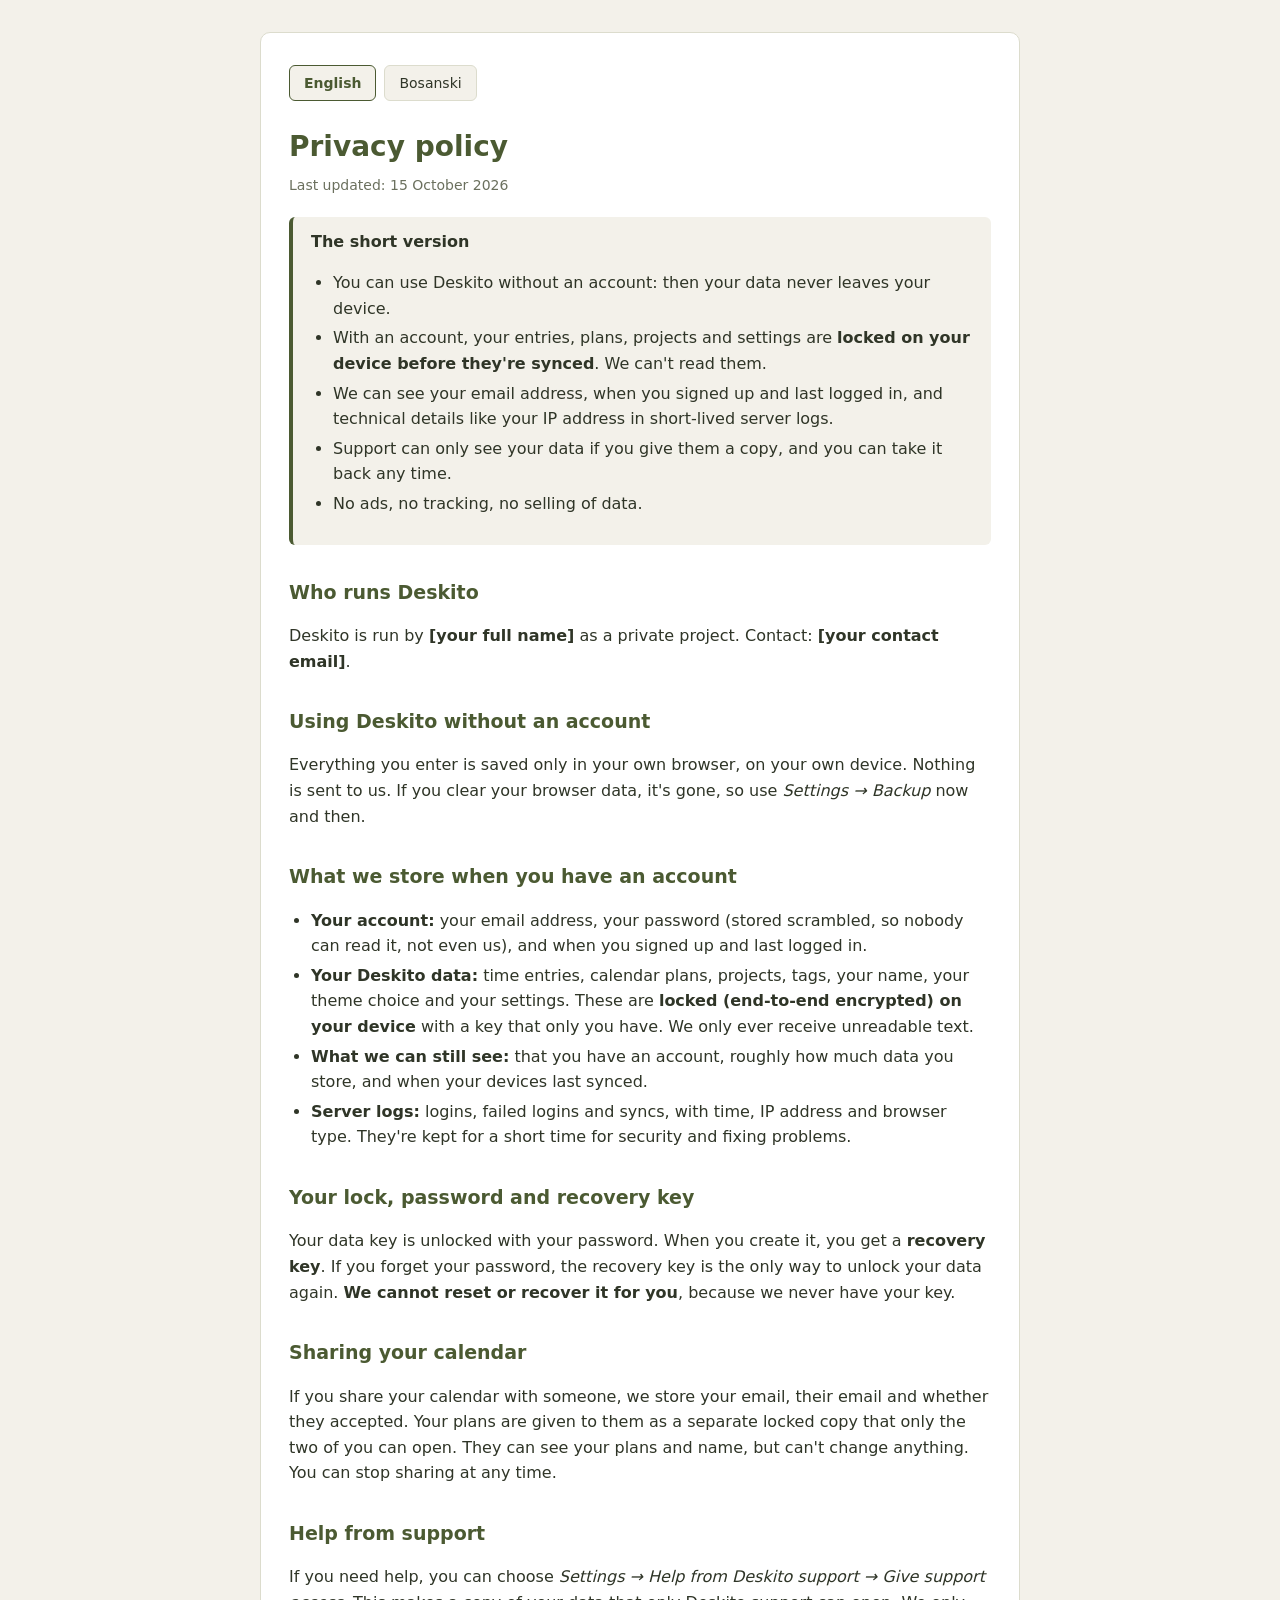
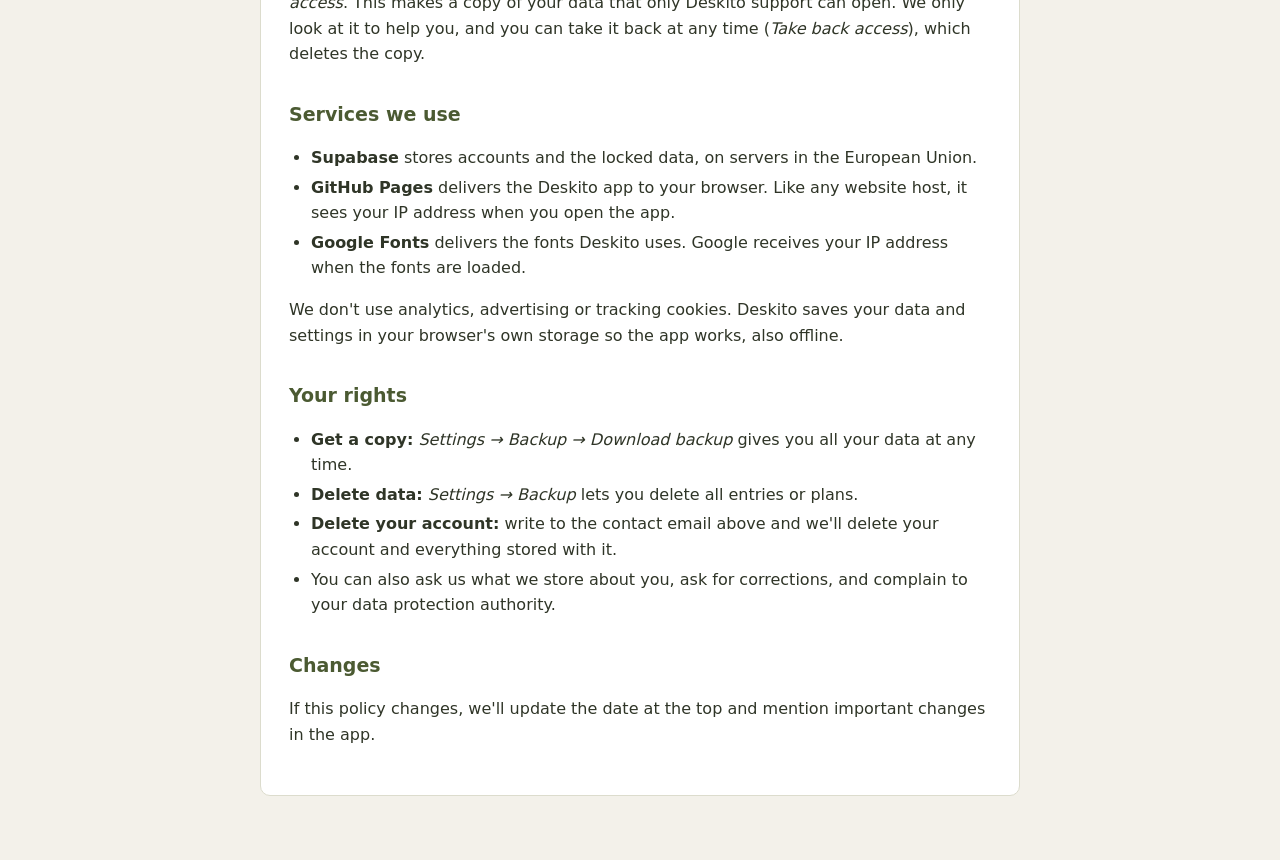
==== privacy.html @ 398935e1 "Lock synced data on the device, add recovery key, support access and privacy policy" ====
<!DOCTYPE html>
<html lang="en">
<head>
  <meta charset="UTF-8">
  <meta name="viewport" content="width=device-width, initial-scale=1.0">
  <title>Deskito Privacy Policy</title>
  <link rel="icon" type="image/svg+xml" href="icon.svg">
  <style>
    :root {
      --bg: #f3f1ea;
      --surface: #fff;
      --text: #2f3527;
      --muted: #6b705e;
      --accent: #4b5a32;
      --border: #dcdccd;
    }
    @media (prefers-color-scheme: dark) {
      :root {
        --bg: #1a1d16;
        --surface: #23271e;
        --text: #e9ead9;
        --muted: #a0a58e;
        --accent: #b7c49a;
        --border: #363b2d;
      }
    }
    * { box-sizing: border-box; }
    body {
      margin: 0;
      padding: 32px 16px 64px;
      background: var(--bg);
      color: var(--text);
      font-family: "Segoe UI", system-ui, -apple-system, Roboto, Arial, sans-serif;
      line-height: 1.6;
    }
    main {
      max-width: 760px;
      margin: 0 auto;
      background: var(--surface);
      border: 1px solid var(--border);
      border-radius: 10px;
      padding: 32px 28px;
    }
    h1 { margin: 0 0 4px; color: var(--accent); font-size: 28px; }
    h2 { margin: 32px 0 8px; color: var(--accent); font-size: 19px; }
    .updated { color: var(--muted); margin: 0 0 20px; font-size: 14px; }
    .switch { display: flex; gap: 8px; margin-bottom: 24px; }
    .switch button {
      padding: 6px 14px;
      border: 1px solid var(--border);
      border-radius: 6px;
      background: var(--bg);
      color: var(--text);
      font: inherit;
      font-size: 14px;
      cursor: pointer;
    }
    .switch button[aria-pressed="true"] { border-color: var(--accent); color: var(--accent); font-weight: 700; }
    .summary {
      background: var(--bg);
      border-left: 4px solid var(--accent);
      border-radius: 6px;
      padding: 12px 18px;
    }
    ul { padding-left: 22px; }
    li { margin: 4px 0; }
    a { color: var(--accent); }
    [hidden] { display: none; }
    @media (max-width: 600px) { main { padding: 22px 16px; } }
  </style>
</head>
<body>
<main>
  <div class="switch">
    <button type="button" data-show="en" aria-pressed="true">English</button>
    <button type="button" data-show="bs" aria-pressed="false">Bosanski</button>
  </div>

  <!-- English -->
  <article data-lang="en">
    <h1>Privacy policy</h1>
    <p class="updated">Last updated: 15 October 2026</p>

    <div class="summary">
      <strong>The short version</strong>
      <ul>
        <li>You can use Deskito without an account: then your data never leaves your device.</li>
        <li>With an account, your entries, plans, projects and settings are <strong>locked on your device before they're synced</strong>. We can't read them.</li>
        <li>We can see your email address, when you signed up and last logged in, and technical details like your IP address in short-lived server logs.</li>
        <li>Support can only see your data if you give them a copy, and you can take it back any time.</li>
        <li>No ads, no tracking, no selling of data.</li>
      </ul>
    </div>

    <h2>Who runs Deskito</h2>
    <p>Deskito is run by <strong>[your full name]</strong> as a private project. Contact: <strong>[your contact email]</strong>.</p>

    <h2>Using Deskito without an account</h2>
    <p>Everything you enter is saved only in your own browser, on your own device. Nothing is sent to us. If you clear your browser data, it's gone, so use <em>Settings → Backup</em> now and then.</p>

    <h2>What we store when you have an account</h2>
    <ul>
      <li><strong>Your account:</strong> your email address, your password (stored scrambled, so nobody can read it, not even us), and when you signed up and last logged in.</li>
      <li><strong>Your Deskito data:</strong> time entries, calendar plans, projects, tags, your name, your theme choice and your settings. These are <strong>locked (end-to-end encrypted) on your device</strong> with a key that only you have. We only ever receive unreadable text.</li>
      <li><strong>What we can still see:</strong> that you have an account, roughly how much data you store, and when your devices last synced.</li>
      <li><strong>Server logs:</strong> logins, failed logins and syncs, with time, IP address and browser type. They're kept for a short time for security and fixing problems.</li>
    </ul>

    <h2>Your lock, password and recovery key</h2>
    <p>Your data key is unlocked with your password. When you create it, you get a <strong>recovery key</strong>. If you forget your password, the recovery key is the only way to unlock your data again. <strong>We cannot reset or recover it for you</strong>, because we never have your key.</p>

    <h2>Sharing your calendar</h2>
    <p>If you share your calendar with someone, we store your email, their email and whether they accepted. Your plans are given to them as a separate locked copy that only the two of you can open. They can see your plans and name, but can't change anything. You can stop sharing at any time.</p>

    <h2>Help from support</h2>
    <p>If you need help, you can choose <em>Settings → Help from Deskito support → Give support access</em>. This makes a copy of your data that only Deskito support can open. We only look at it to help you, and you can take it back at any time (<em>Take back access</em>), which deletes the copy.</p>

    <h2>Services we use</h2>
    <ul>
      <li><strong>Supabase</strong> stores accounts and the locked data, on servers in the European Union.</li>
      <li><strong>GitHub Pages</strong> delivers the Deskito app to your browser. Like any website host, it sees your IP address when you open the app.</li>
      <li><strong>Google Fonts</strong> delivers the fonts Deskito uses. Google receives your IP address when the fonts are loaded.</li>
    </ul>
    <p>We don't use analytics, advertising or tracking cookies. Deskito saves your data and settings in your browser's own storage so the app works, also offline.</p>

    <h2>Your rights</h2>
    <ul>
      <li><strong>Get a copy:</strong> <em>Settings → Backup → Download backup</em> gives you all your data at any time.</li>
      <li><strong>Delete data:</strong> <em>Settings → Backup</em> lets you delete all entries or plans.</li>
      <li><strong>Delete your account:</strong> write to the contact email above and we'll delete your account and everything stored with it.</li>
      <li>You can also ask us what we store about you, ask for corrections, and complain to your data protection authority.</li>
    </ul>

    <h2>Changes</h2>
    <p>If this policy changes, we'll update the date at the top and mention important changes in the app.</p>
  </article>

  <!-- Bosanski -->
  <article data-lang="bs" hidden>
    <h1>Politika privatnosti</h1>
    <p class="updated">Posljednja izmjena: 15. oktobar 2026.</p>

    <div class="summary">
      <strong>Ukratko</strong>
      <ul>
        <li>Deskito možeš koristiti bez računa: tada tvoji podaci nikad ne napuštaju tvoj uređaj.</li>
        <li>S računom se tvoji unosi, planovi, projekti i postavke <strong>zaključavaju na tvom uređaju prije sinhronizacije</strong>. Mi ih ne možemo pročitati.</li>
        <li>Vidimo tvoju e-mail adresu, kada si se registrovao/la i zadnji put prijavio/la, te tehničke podatke poput IP adrese u kratkotrajnim serverskim zapisima.</li>
        <li>Podrška vidi tvoje podatke samo ako im ti daš kopiju, a možeš je povući bilo kada.</li>
        <li>Bez reklama, bez praćenja, bez prodaje podataka.</li>
      </ul>
    </div>

    <h2>Ko vodi Deskito</h2>
    <p>Deskito vodi <strong>[tvoje puno ime]</strong> kao privatni projekat. Kontakt: <strong>[tvoj kontakt e-mail]</strong>.</p>

    <h2>Korištenje bez računa</h2>
    <p>Sve što uneseš sprema se samo u tvom pregledniku, na tvom uređaju. Ništa se ne šalje nama. Ako obrišeš podatke preglednika, nestaju, zato povremeno koristi <em>Postavke → Sigurnosna kopija</em>.</p>

    <h2>Šta spremamo kada imaš račun</h2>
    <ul>
      <li><strong>Tvoj račun:</strong> e-mail adresa, lozinka (spremljena šifrovano, tako da je niko ne može pročitati, ni mi), te kada si se registrovao/la i zadnji put prijavio/la.</li>
      <li><strong>Tvoji Deskito podaci:</strong> unosi vremena, planovi, projekti, oznake, tvoje ime, odabrana tema i postavke. Oni se <strong>zaključavaju (end-to-end šifrovanje) na tvom uređaju</strong> ključem koji imaš samo ti. Mi dobijamo samo nečitljiv tekst.</li>
      <li><strong>Šta i dalje vidimo:</strong> da imaš račun, otprilike koliko podataka spremaš i kada su se tvoji uređaji zadnji put sinhronizovali.</li>
      <li><strong>Serverski zapisi:</strong> prijave, neuspjele prijave i sinhronizacije, s vremenom, IP adresom i vrstom preglednika. Čuvaju se kratko, radi sigurnosti i rješavanja problema.</li>
    </ul>

    <h2>Tvoja brava, lozinka i ključ za oporavak</h2>
    <p>Tvoj ključ za podatke otključava se tvojom lozinkom. Kad ga napraviš, dobiješ <strong>ključ za oporavak</strong>. Ako zaboraviš lozinku, ključ za oporavak je jedini način da ponovo otključaš podatke. <strong>Mi ga ne možemo resetovati niti vratiti</strong>, jer nikada nemamo tvoj ključ.</p>

    <h2>Dijeljenje kalendara</h2>
    <p>Ako podijeliš kalendar s nekim, spremamo tvoj e-mail, njegov/njen e-mail i da li je prihvatio/la. Tvoji planovi mu se daju kao posebna zaključana kopija koju možete otvoriti samo vas dvoje. Vidi tvoje planove i ime, ali ne može ništa mijenjati. Dijeljenje možeš prekinuti bilo kada.</p>

    <h2>Pomoć podrške</h2>
    <p>Ako trebaš pomoć, možeš odabrati <em>Postavke → Pomoć Deskito podrške → Daj pristup podršci</em>. Tako nastaje kopija tvojih podataka koju može otvoriti samo Deskito podrška. Gledamo je samo da ti pomognemo, a možeš je povući bilo kada (<em>Povuci pristup</em>), čime se kopija briše.</p>

    <h2>Usluge koje koristimo</h2>
    <ul>
      <li><strong>Supabase</strong> čuva račune i zaključane podatke, na serverima u Evropskoj uniji.</li>
      <li><strong>GitHub Pages</strong> dostavlja aplikaciju Deskito tvom pregledniku. Kao i svaki hosting, vidi tvoju IP adresu kad otvoriš aplikaciju.</li>
      <li><strong>Google Fonts</strong> dostavlja fontove koje Deskito koristi. Google dobija tvoju IP adresu kada se fontovi učitaju.</li>
    </ul>
    <p>Ne koristimo analitiku, reklame niti kolačiće za praćenje. Deskito sprema tvoje podatke i postavke u pohranu tvog preglednika kako bi aplikacija radila, i bez interneta.</p>

    <h2>Tvoja prava</h2>
    <ul>
      <li><strong>Kopija podataka:</strong> <em>Postavke → Sigurnosna kopija → Preuzmi sigurnosnu kopiju</em> daje ti sve podatke bilo kada.</li>
      <li><strong>Brisanje podataka:</strong> u <em>Postavke → Sigurnosna kopija</em> možeš obrisati sve unose ili planove.</li>
      <li><strong>Brisanje računa:</strong> piši na kontakt e-mail iznad i obrisat ćemo tvoj račun i sve što je uz njega spremljeno.</li>
      <li>Možeš nas pitati i šta o tebi spremamo, tražiti ispravke i podnijeti žalbu nadležnoj agenciji za zaštitu podataka.</li>
    </ul>

    <h2>Izmjene</h2>
    <p>Ako se ova politika promijeni, ažurirat ćemo datum na vrhu i važne izmjene najaviti u aplikaciji.</p>
  </article>
</main>
<script>
  const buttons = document.querySelectorAll("[data-show]");
  function show(code) {
    for (const article of document.querySelectorAll("article")) article.hidden = article.dataset.lang !== code;
    for (const button of buttons) button.setAttribute("aria-pressed", String(button.dataset.show === code));
    document.documentElement.lang = code;
  }
  for (const button of buttons) button.addEventListener("click", () => show(button.dataset.show));
  // Bosnian, Croatian and Serbian speakers start with the Bosnian version
  let language = "";
  try { language = localStorage.getItem("language") || ""; } catch {}
  if (["bs", "hr", "sr"].includes(language || (navigator.language || "").slice(0, 2))) show("bs");
</script>
</body>
</html>
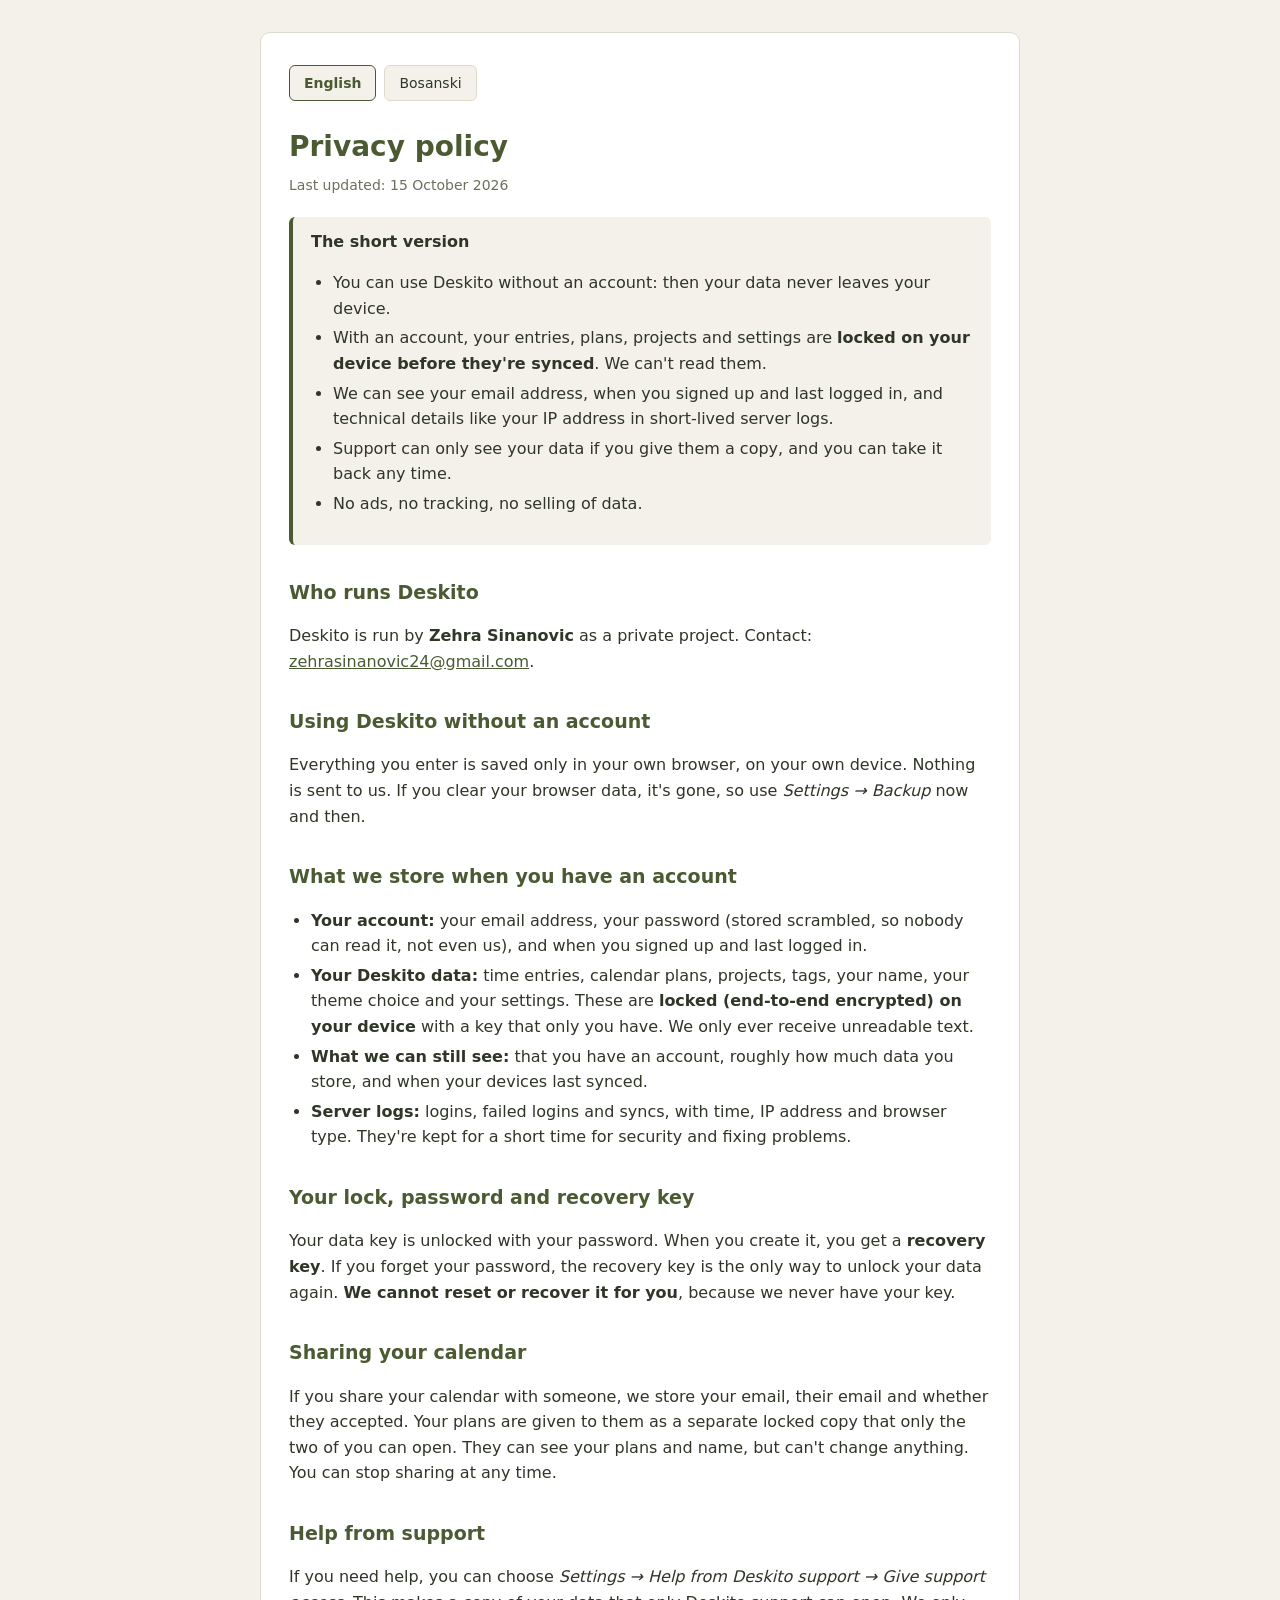
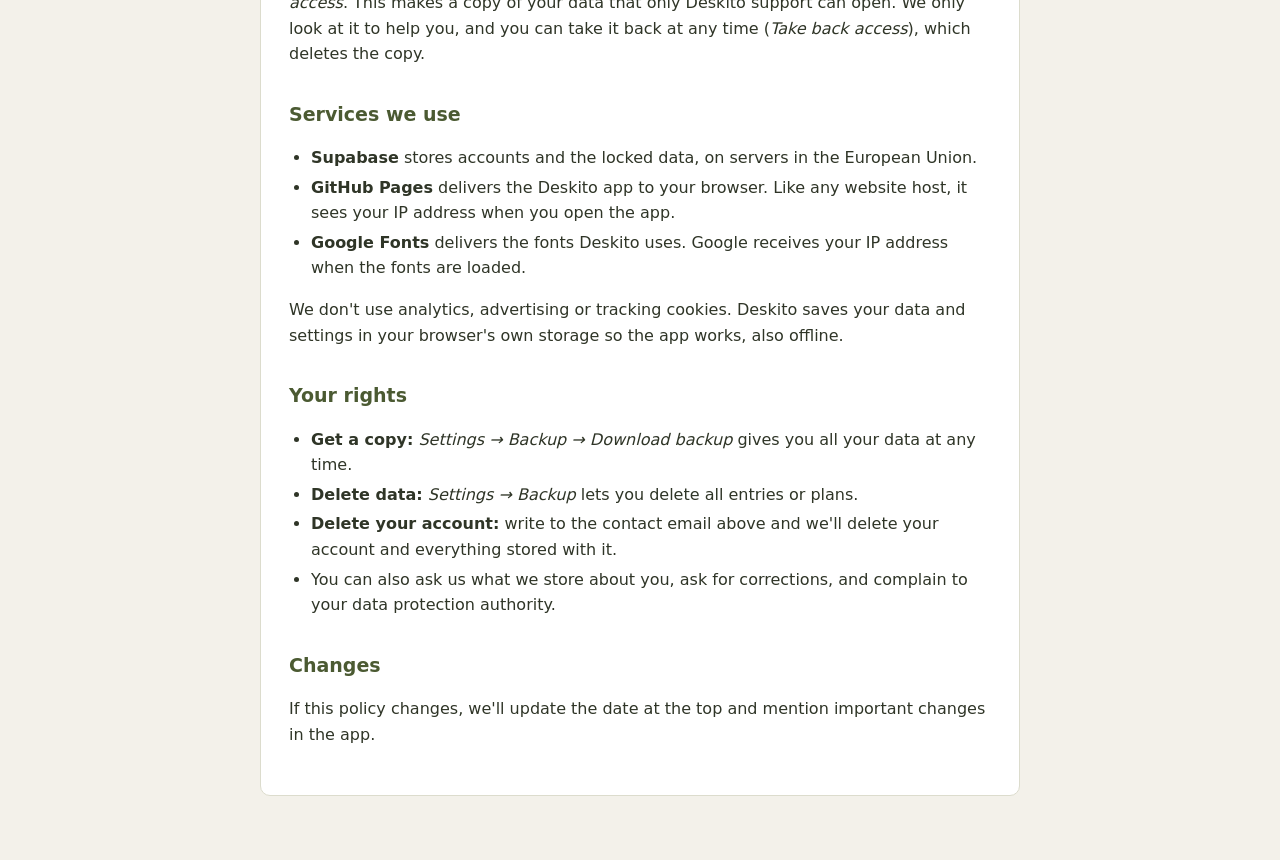
==== commit e222f7f9: "Add owner name and contact email to the privacy policy" ====
--- a/privacy.html
+++ b/privacy.html
@@ -93,7 +93,7 @@
     </div>
 
     <h2>Who runs Deskito</h2>
-    <p>Deskito is run by <strong>[your full name]</strong> as a private project. Contact: <strong>[your contact email]</strong>.</p>
+    <p>Deskito is run by <strong>Zehra Sinanovic</strong> as a private project. Contact: <a href="mailto:zehrasinanovic24@gmail.com">zehrasinanovic24@gmail.com</a>.</p>
 
     <h2>Using Deskito without an account</h2>
     <p>Everything you enter is saved only in your own browser, on your own device. Nothing is sent to us. If you clear your browser data, it's gone, so use <em>Settings → Backup</em> now and then.</p>
@@ -152,7 +152,7 @@
     </div>
 
     <h2>Ko vodi Deskito</h2>
-    <p>Deskito vodi <strong>[tvoje puno ime]</strong> kao privatni projekat. Kontakt: <strong>[tvoj kontakt e-mail]</strong>.</p>
+    <p>Deskito vodi <strong>Zehra Sinanovic</strong> kao privatni projekat. Kontakt: <a href="mailto:zehrasinanovic24@gmail.com">zehrasinanovic24@gmail.com</a>.</p>
 
     <h2>Korištenje bez računa</h2>
     <p>Sve što uneseš sprema se samo u tvom pregledniku, na tvom uređaju. Ništa se ne šalje nama. Ako obrišeš podatke preglednika, nestaju, zato povremeno koristi <em>Postavke → Sigurnosna kopija</em>.</p>
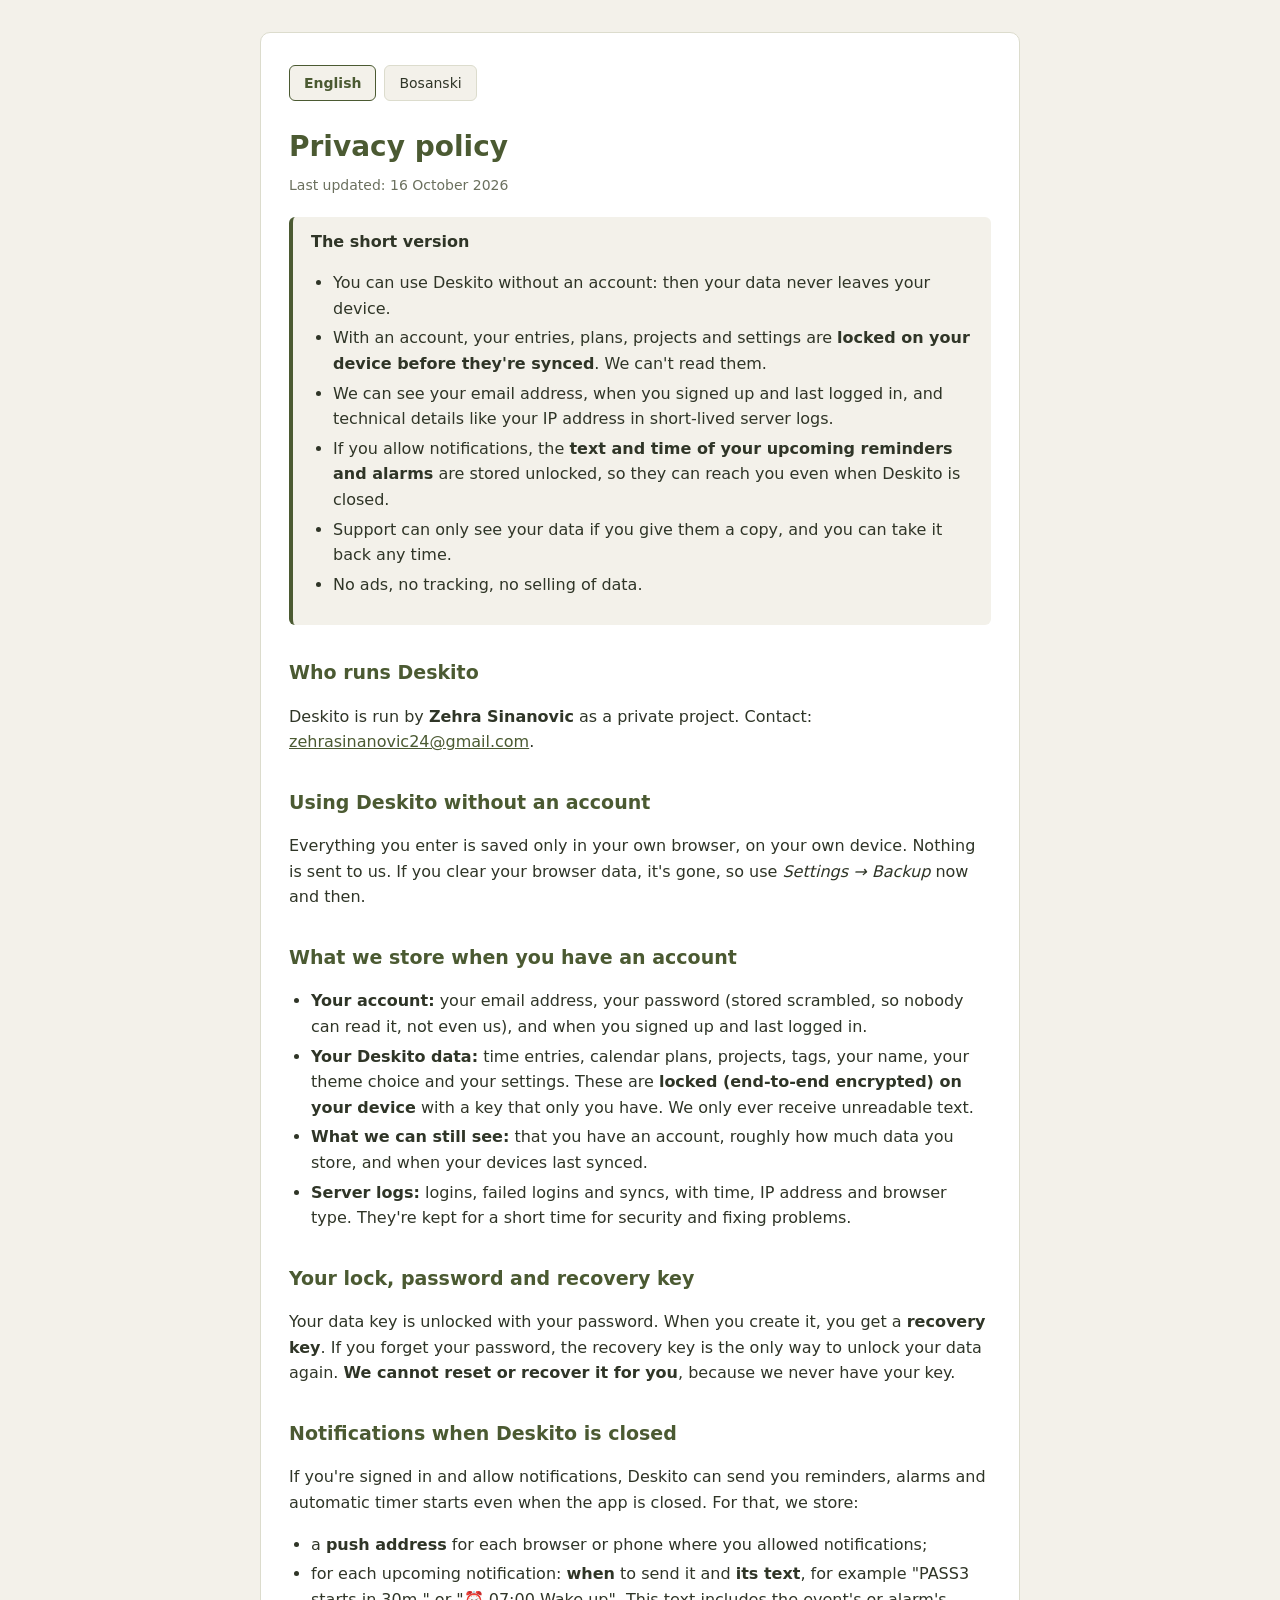
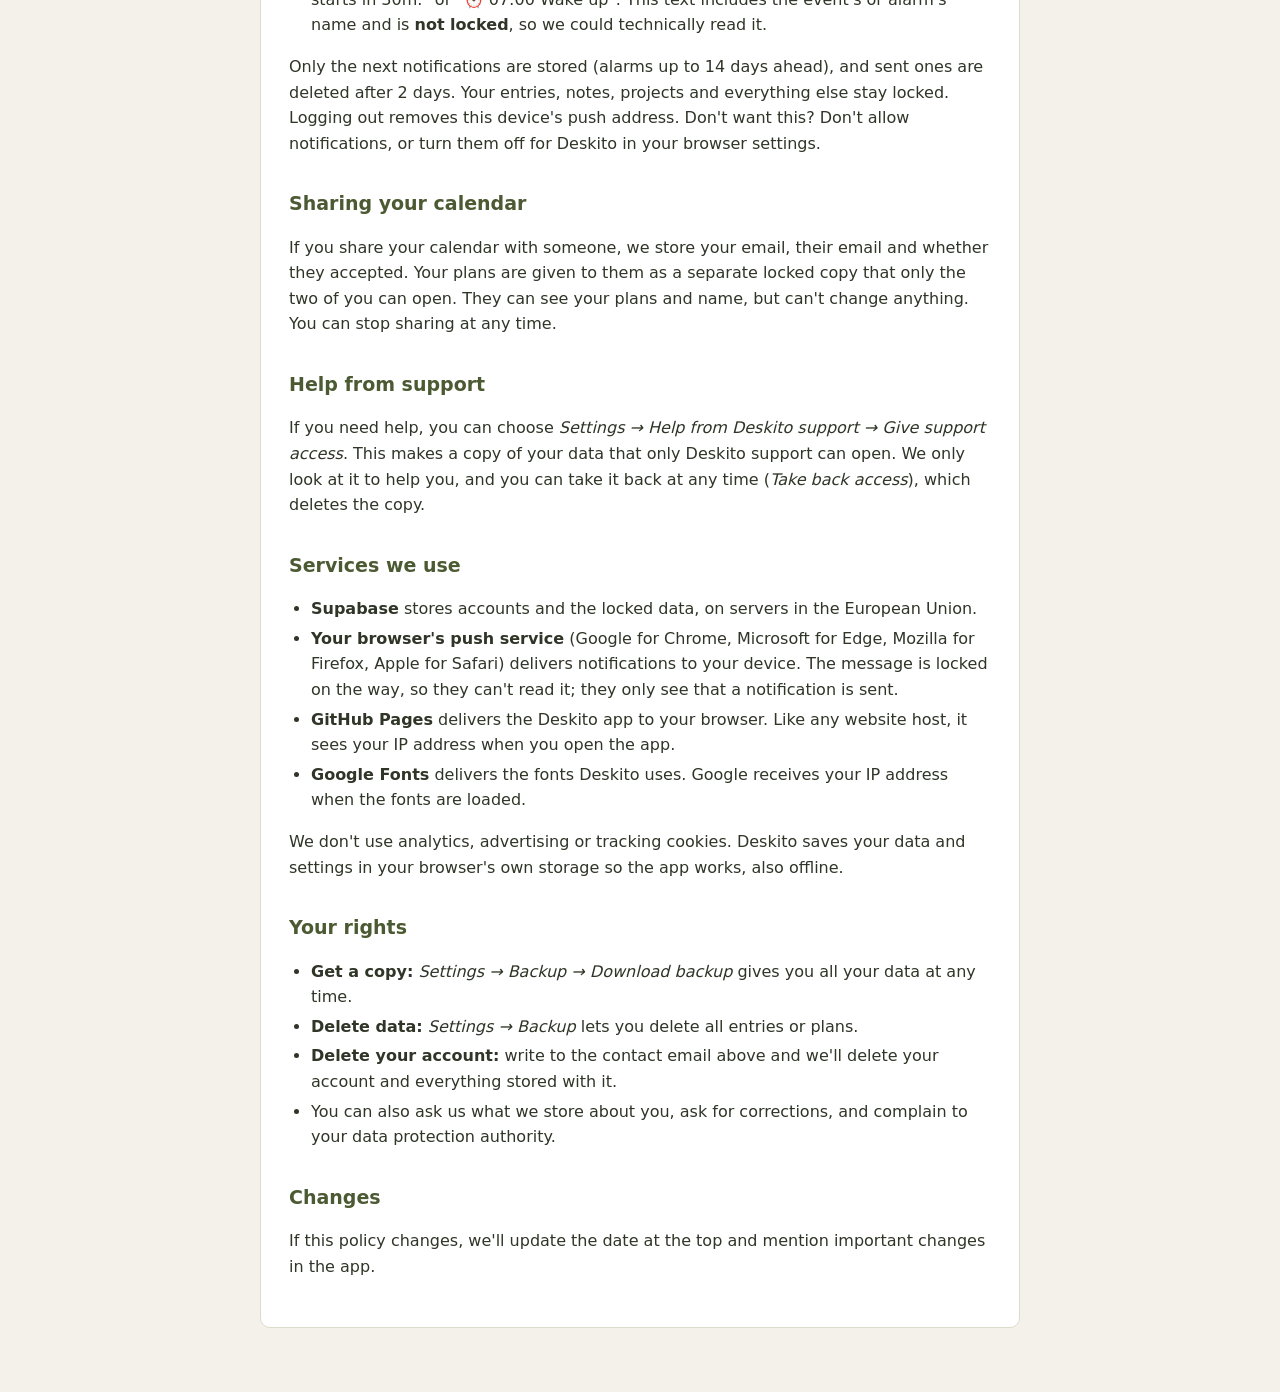
==== commit 3aa68a4f: "Send reminders and alarms even when Deskito is closed - Signed-in devices that allow notifications g" ====
--- a/privacy.html
+++ b/privacy.html
@@ -79,7 +79,7 @@
   <!-- English -->
   <article data-lang="en">
     <h1>Privacy policy</h1>
-    <p class="updated">Last updated: 15 October 2026</p>
+    <p class="updated">Last updated: 16 October 2026</p>
 
     <div class="summary">
       <strong>The short version</strong>
@@ -87,6 +87,7 @@
         <li>You can use Deskito without an account: then your data never leaves your device.</li>
         <li>With an account, your entries, plans, projects and settings are <strong>locked on your device before they're synced</strong>. We can't read them.</li>
         <li>We can see your email address, when you signed up and last logged in, and technical details like your IP address in short-lived server logs.</li>
+        <li>If you allow notifications, the <strong>text and time of your upcoming reminders and alarms</strong> are stored unlocked, so they can reach you even when Deskito is closed.</li>
         <li>Support can only see your data if you give them a copy, and you can take it back any time.</li>
         <li>No ads, no tracking, no selling of data.</li>
       </ul>
@@ -109,6 +110,14 @@
     <h2>Your lock, password and recovery key</h2>
     <p>Your data key is unlocked with your password. When you create it, you get a <strong>recovery key</strong>. If you forget your password, the recovery key is the only way to unlock your data again. <strong>We cannot reset or recover it for you</strong>, because we never have your key.</p>
 
+    <h2>Notifications when Deskito is closed</h2>
+    <p>If you're signed in and allow notifications, Deskito can send you reminders, alarms and automatic timer starts even when the app is closed. For that, we store:</p>
+    <ul>
+      <li>a <strong>push address</strong> for each browser or phone where you allowed notifications;</li>
+      <li>for each upcoming notification: <strong>when</strong> to send it and <strong>its text</strong>, for example "PASS3 starts in 30m." or "⏰ 07:00 Wake up". This text includes the event's or alarm's name and is <strong>not locked</strong>, so we could technically read it.</li>
+    </ul>
+    <p>Only the next notifications are stored (alarms up to 14 days ahead), and sent ones are deleted after 2 days. Your entries, notes, projects and everything else stay locked. Logging out removes this device's push address. Don't want this? Don't allow notifications, or turn them off for Deskito in your browser settings.</p>
+
     <h2>Sharing your calendar</h2>
     <p>If you share your calendar with someone, we store your email, their email and whether they accepted. Your plans are given to them as a separate locked copy that only the two of you can open. They can see your plans and name, but can't change anything. You can stop sharing at any time.</p>
 
@@ -118,6 +127,7 @@
     <h2>Services we use</h2>
     <ul>
       <li><strong>Supabase</strong> stores accounts and the locked data, on servers in the European Union.</li>
+      <li><strong>Your browser's push service</strong> (Google for Chrome, Microsoft for Edge, Mozilla for Firefox, Apple for Safari) delivers notifications to your device. The message is locked on the way, so they can't read it; they only see that a notification is sent.</li>
       <li><strong>GitHub Pages</strong> delivers the Deskito app to your browser. Like any website host, it sees your IP address when you open the app.</li>
       <li><strong>Google Fonts</strong> delivers the fonts Deskito uses. Google receives your IP address when the fonts are loaded.</li>
     </ul>
@@ -138,7 +148,7 @@
   <!-- Bosanski -->
   <article data-lang="bs" hidden>
     <h1>Politika privatnosti</h1>
-    <p class="updated">Posljednja izmjena: 15. oktobar 2026.</p>
+    <p class="updated">Posljednja izmjena: 16. oktobar 2026.</p>
 
     <div class="summary">
       <strong>Ukratko</strong>
@@ -146,6 +156,7 @@
         <li>Deskito možeš koristiti bez računa: tada tvoji podaci nikad ne napuštaju tvoj uređaj.</li>
         <li>S računom se tvoji unosi, planovi, projekti i postavke <strong>zaključavaju na tvom uređaju prije sinhronizacije</strong>. Mi ih ne možemo pročitati.</li>
         <li>Vidimo tvoju e-mail adresu, kada si se registrovao/la i zadnji put prijavio/la, te tehničke podatke poput IP adrese u kratkotrajnim serverskim zapisima.</li>
+        <li>Ako dozvoliš obavještenja, <strong>tekst i vrijeme tvojih nadolazećih podsjetnika i alarma</strong> spremaju se nezaključani, kako bi stigli i kad je Deskito zatvoren.</li>
         <li>Podrška vidi tvoje podatke samo ako im ti daš kopiju, a možeš je povući bilo kada.</li>
         <li>Bez reklama, bez praćenja, bez prodaje podataka.</li>
       </ul>
@@ -168,6 +179,14 @@
     <h2>Tvoja brava, lozinka i ključ za oporavak</h2>
     <p>Tvoj ključ za podatke otključava se tvojom lozinkom. Kad ga napraviš, dobiješ <strong>ključ za oporavak</strong>. Ako zaboraviš lozinku, ključ za oporavak je jedini način da ponovo otključaš podatke. <strong>Mi ga ne možemo resetovati niti vratiti</strong>, jer nikada nemamo tvoj ključ.</p>
 
+    <h2>Obavještenja kad je Deskito zatvoren</h2>
+    <p>Ako si prijavljen/a i dozvoliš obavještenja, Deskito ti može slati podsjetnike, alarme i automatska pokretanja tajmera i kad je aplikacija zatvorena. Za to spremamo:</p>
+    <ul>
+      <li><strong>adresu za obavještenja</strong> za svaki preglednik ili telefon na kojem si dozvolio/la obavještenja;</li>
+      <li>za svako nadolazeće obavještenje: <strong>kada</strong> ga poslati i <strong>njegov tekst</strong>, npr. "PASS3 počinje za 30m." ili "⏰ 07:00 Buđenje". Taj tekst sadrži naziv događaja ili alarma i <strong>nije zaključan</strong>, pa bismo ga tehnički mogli pročitati.</li>
+    </ul>
+    <p>Spremaju se samo sljedeća obavještenja (alarmi do 14 dana unaprijed), a poslana se brišu nakon 2 dana. Tvoji unosi, bilješke, projekti i sve ostalo ostaju zaključani. Odjavom se briše adresa za obavještenja ovog uređaja. Ne želiš ovo? Nemoj dozvoliti obavještenja ili ih isključi za Deskito u postavkama preglednika.</p>
+
     <h2>Dijeljenje kalendara</h2>
     <p>Ako podijeliš kalendar s nekim, spremamo tvoj e-mail, njegov/njen e-mail i da li je prihvatio/la. Tvoji planovi mu se daju kao posebna zaključana kopija koju možete otvoriti samo vas dvoje. Vidi tvoje planove i ime, ali ne može ništa mijenjati. Dijeljenje možeš prekinuti bilo kada.</p>
 
@@ -177,6 +196,7 @@
     <h2>Usluge koje koristimo</h2>
     <ul>
       <li><strong>Supabase</strong> čuva račune i zaključane podatke, na serverima u Evropskoj uniji.</li>
+      <li><strong>Usluga obavještenja tvog preglednika</strong> (Google za Chrome, Microsoft za Edge, Mozilla za Firefox, Apple za Safari) dostavlja obavještenja na tvoj uređaj. Poruka je zaključana na putu, pa je ne mogu pročitati; vide samo da je obavještenje poslano.</li>
       <li><strong>GitHub Pages</strong> dostavlja aplikaciju Deskito tvom pregledniku. Kao i svaki hosting, vidi tvoju IP adresu kad otvoriš aplikaciju.</li>
       <li><strong>Google Fonts</strong> dostavlja fontove koje Deskito koristi. Google dobija tvoju IP adresu kada se fontovi učitaju.</li>
     </ul>
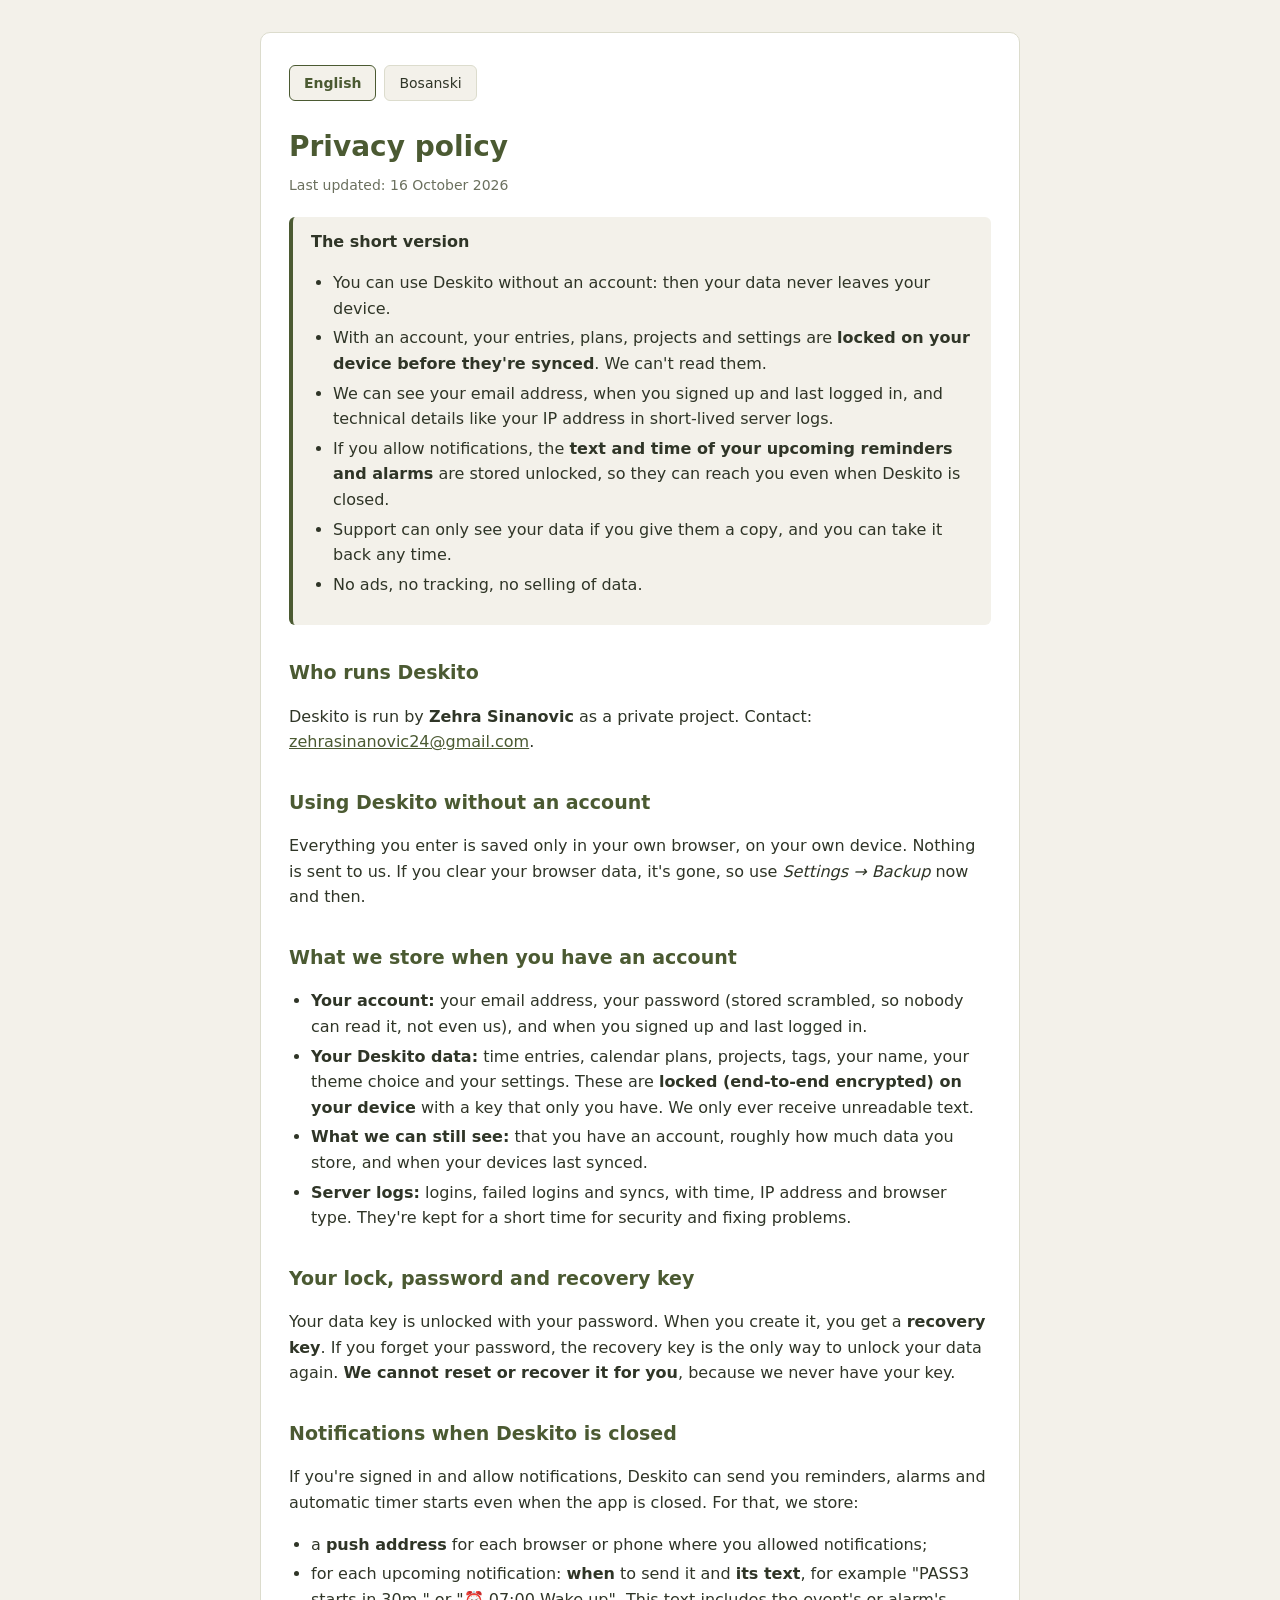
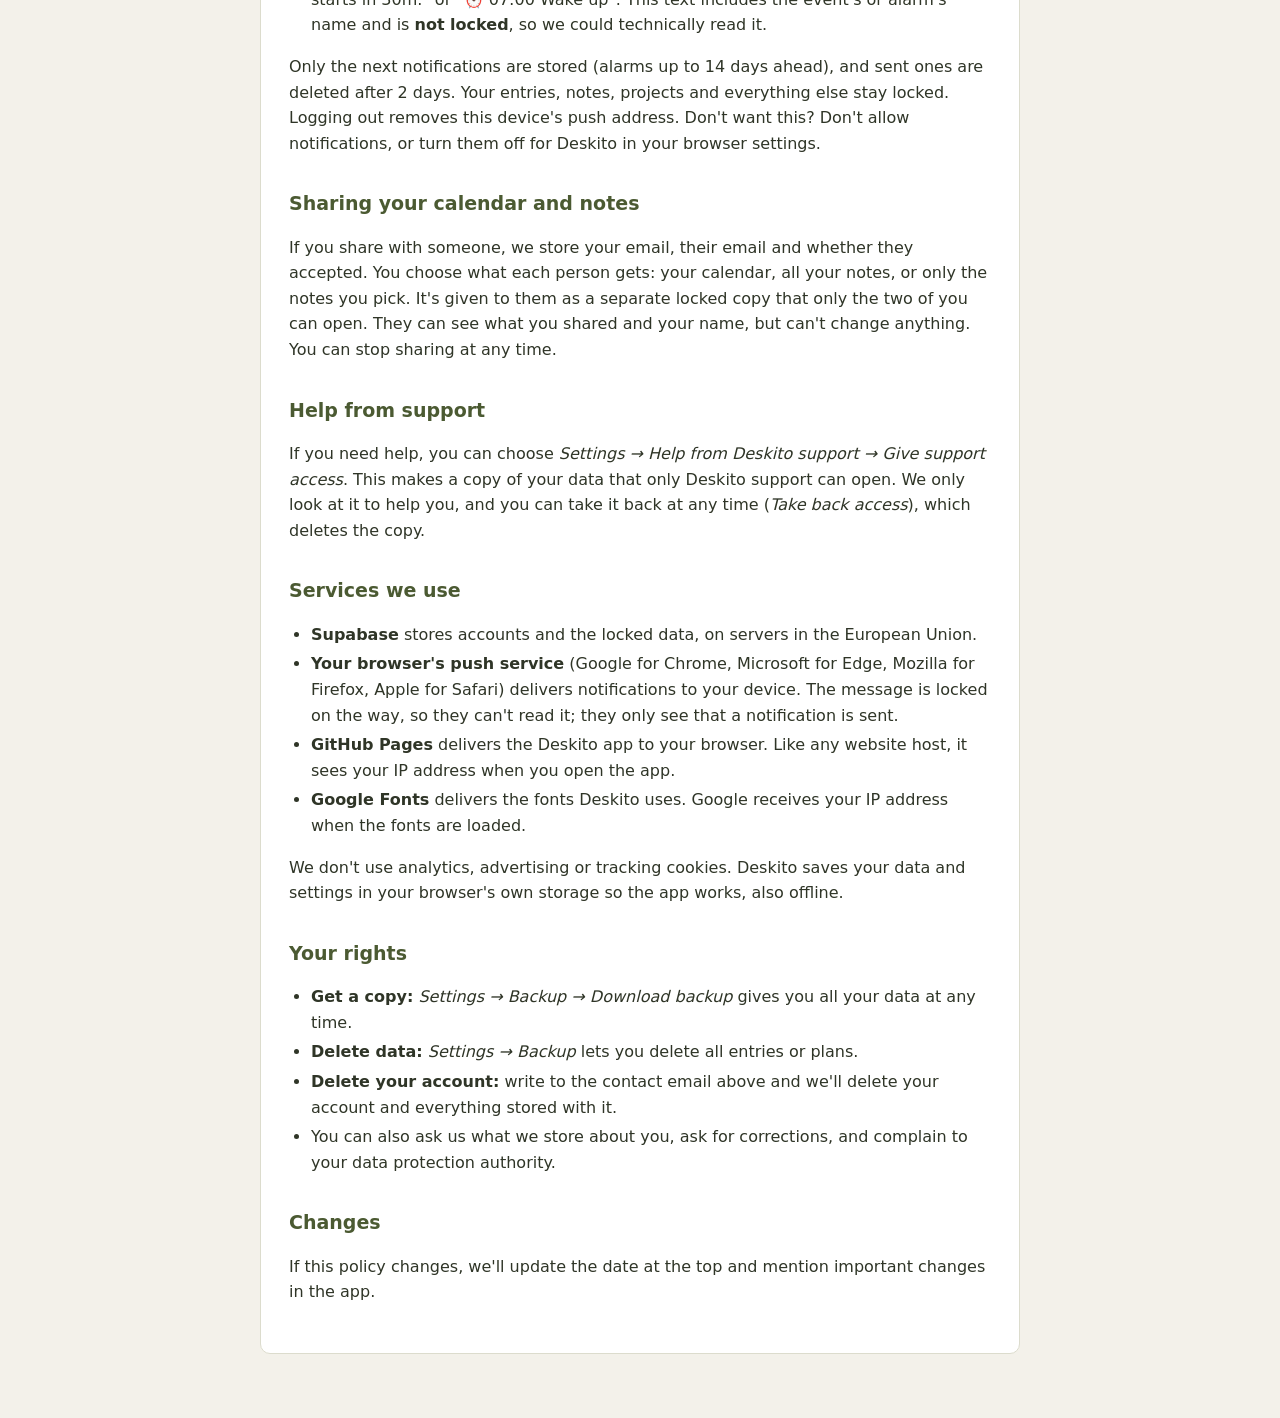
==== commit 28db353e: "Share all or some notes with people you share with" ====
--- a/privacy.html
+++ b/privacy.html
@@ -118,8 +118,8 @@
     </ul>
     <p>Only the next notifications are stored (alarms up to 14 days ahead), and sent ones are deleted after 2 days. Your entries, notes, projects and everything else stay locked. Logging out removes this device's push address. Don't want this? Don't allow notifications, or turn them off for Deskito in your browser settings.</p>
 
-    <h2>Sharing your calendar</h2>
-    <p>If you share your calendar with someone, we store your email, their email and whether they accepted. Your plans are given to them as a separate locked copy that only the two of you can open. They can see your plans and name, but can't change anything. You can stop sharing at any time.</p>
+    <h2>Sharing your calendar and notes</h2>
+    <p>If you share with someone, we store your email, their email and whether they accepted. You choose what each person gets: your calendar, all your notes, or only the notes you pick. It's given to them as a separate locked copy that only the two of you can open. They can see what you shared and your name, but can't change anything. You can stop sharing at any time.</p>
 
     <h2>Help from support</h2>
     <p>If you need help, you can choose <em>Settings → Help from Deskito support → Give support access</em>. This makes a copy of your data that only Deskito support can open. We only look at it to help you, and you can take it back at any time (<em>Take back access</em>), which deletes the copy.</p>
@@ -187,8 +187,8 @@
     </ul>
     <p>Spremaju se samo sljedeća obavještenja (alarmi do 14 dana unaprijed), a poslana se brišu nakon 2 dana. Tvoji unosi, bilješke, projekti i sve ostalo ostaju zaključani. Odjavom se briše adresa za obavještenja ovog uređaja. Ne želiš ovo? Nemoj dozvoliti obavještenja ili ih isključi za Deskito u postavkama preglednika.</p>
 
-    <h2>Dijeljenje kalendara</h2>
-    <p>Ako podijeliš kalendar s nekim, spremamo tvoj e-mail, njegov/njen e-mail i da li je prihvatio/la. Tvoji planovi mu se daju kao posebna zaključana kopija koju možete otvoriti samo vas dvoje. Vidi tvoje planove i ime, ali ne može ništa mijenjati. Dijeljenje možeš prekinuti bilo kada.</p>
+    <h2>Dijeljenje kalendara i bilješki</h2>
+    <p>Ako dijeliš s nekim, spremamo tvoj e-mail, njegov/njen e-mail i da li je prihvatio/la. Ti biraš šta svaka osoba dobija: tvoj kalendar, sve tvoje bilješke ili samo bilješke koje odabereš. To mu se daje kao posebna zaključana kopija koju možete otvoriti samo vas dvoje. Vidi ono što si podijelio/la i tvoje ime, ali ne može ništa mijenjati. Dijeljenje možeš prekinuti bilo kada.</p>
 
     <h2>Pomoć podrške</h2>
     <p>Ako trebaš pomoć, možeš odabrati <em>Postavke → Pomoć Deskito podrške → Daj pristup podršci</em>. Tako nastaje kopija tvojih podataka koju može otvoriti samo Deskito podrška. Gledamo je samo da ti pomognemo, a možeš je povući bilo kada (<em>Povuci pristup</em>), čime se kopija briše.</p>
